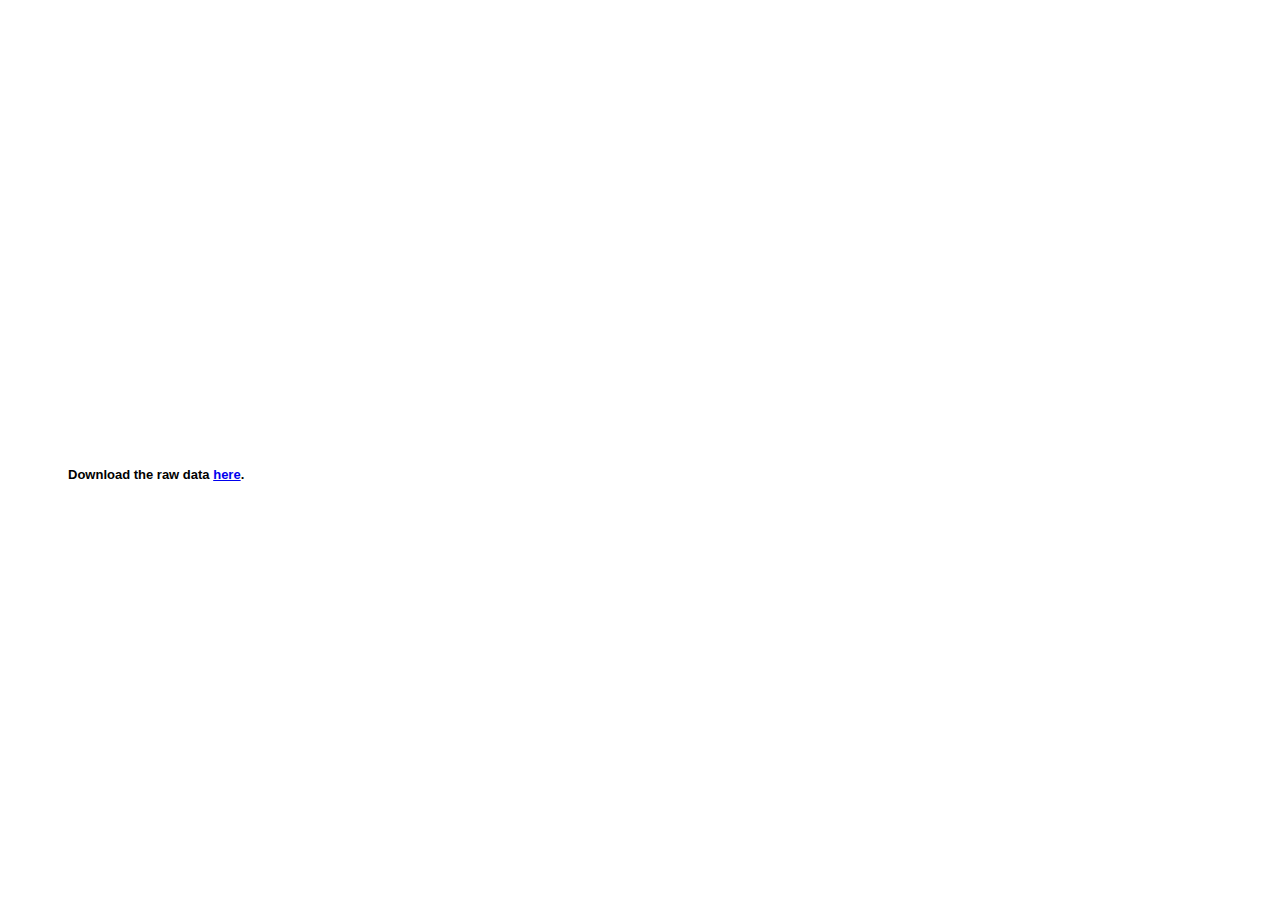
==== static/index.html @ 6ad7b6ef "Fixed problem with the csv link" ====
<!DOCTYPE html>
<html>
<head>
	<meta charset="utf-8">
	<title></title>
	<meta name="description" content="">
	<meta name="viewport" content="width=device-width">
	<script type="text/javascript" src="http://ajax.googleapis.com/ajax/libs/jquery/2.1.0/jquery.min.js"></script>
	<script src="js/d3.min.js"></script>
	<style>
			section {
				margin-top:50px;
				margin-left: 20px;
                margin-right: 30px;
			}
			h4 {
				font-family: "Lucida Sans Unicode", "Lucida Grande", sans-serif, Helvetica, Arial ;
				font-size: 13px ;
				margin-left: 40px;
			}
            table {
                border-collapse: collapse;
                border: 2px rgb(124, 181, 236) solid;
                font-size: 12px ;
                font-family: "Lucida Sans Unicode", "Lucida Grande", sans-serif, Helvetica, Arial;
                margin-left: 40px;
                margin-right: 40px;
                margin-bottom:40px;
            }
            td, th {
                border: 1px rgb(124, 181, 236) solid;
                padding: 5px;
            }
        </style>
</head>
<body>
	<main role="main">
		<section>
			<div id="chart">
		      	<script src="js/highcharts.js"></script>
				<script src="js/data.js"></script>
				<script src="js/exporting.js"></script>
				<script type="text/javascript" src="http://www.highcharts.com/media/com_demo/highslide-full.min.js"></script>
				<script type="text/javascript" src="http://www.highcharts.com/media/com_demo/highslide.config.js" charset="utf-8"></script>
				<link rel="stylesheet" type="text/css" href="http://www.highcharts.com/media/com_demo/highslide.css" />
				<div id="container" style="width:100%; height:400px;"></div>
			</div>
			<div id="dataLink">
				<h4>Download the raw data <a href="/data/venezuelaArticles.csv">here</a>.</h4>
			</div>
		</section> 

		<section>
			<div id="chartHeader">
			</div>
			<div id="chartData">
				<script type="text/javascript"charset="utf-8">
        		</script>
			</div>
		</secton> 

		<script src="app.js"></script>
	</main>
</body>
</html>
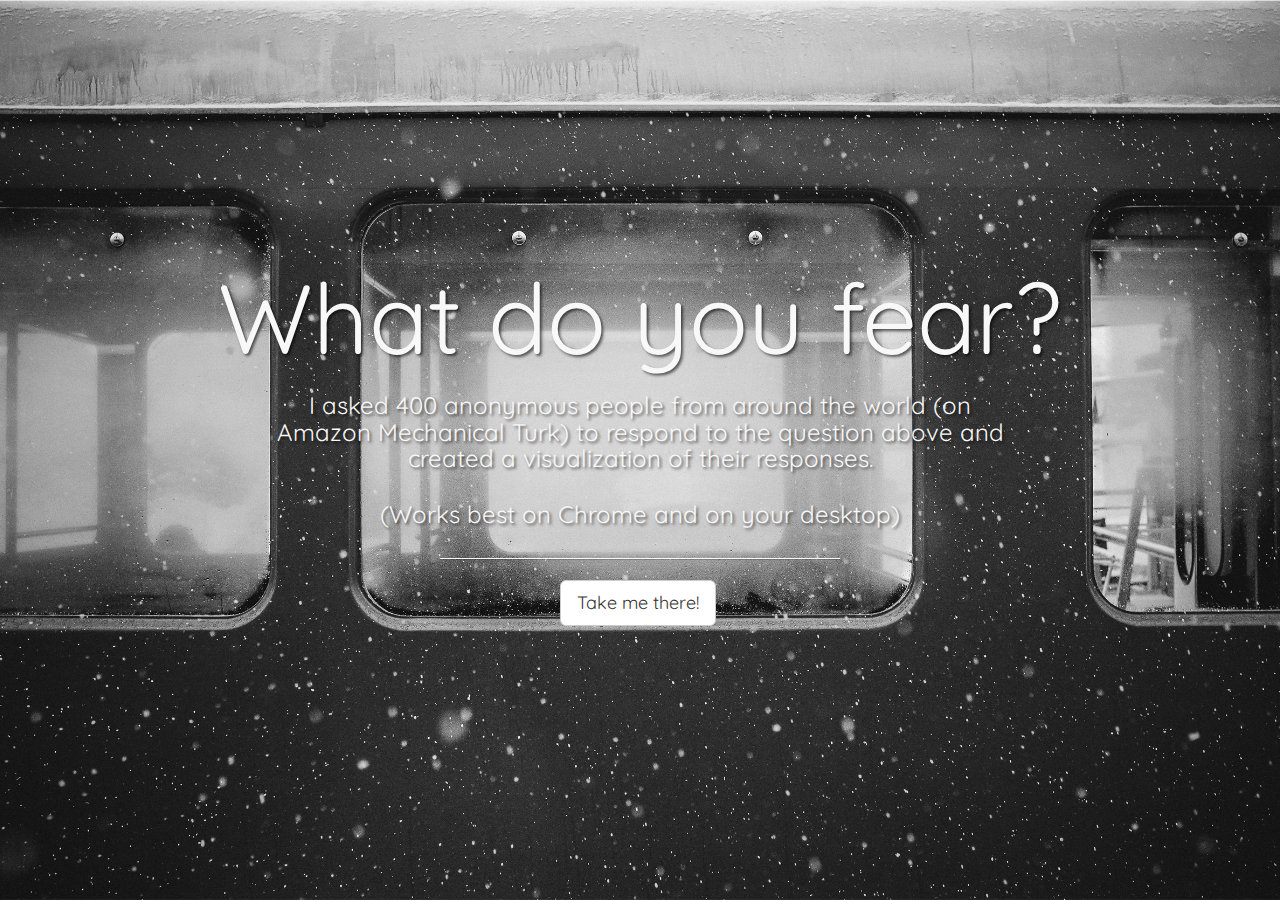
==== commit 171e6997: "Adding real visualiztaion code" ====
--- a/static/index.html
+++ b/static/index.html
@@ -1,65 +1,61 @@
 <!DOCTYPE html>
-<html>
+<html lang="en">
+
 <head>
-	<meta charset="utf-8">
-	<title></title>
-	<meta name="description" content="">
-	<meta name="viewport" content="width=device-width">
-	<script type="text/javascript" src="http://ajax.googleapis.com/ajax/libs/jquery/2.1.0/jquery.min.js"></script>
-	<script src="js/d3.min.js"></script>
-	<style>
-			section {
-				margin-top:50px;
-				margin-left: 20px;
-                margin-right: 30px;
-			}
-			h4 {
-				font-family: "Lucida Sans Unicode", "Lucida Grande", sans-serif, Helvetica, Arial ;
-				font-size: 13px ;
-				margin-left: 40px;
-			}
-            table {
-                border-collapse: collapse;
-                border: 2px rgb(124, 181, 236) solid;
-                font-size: 12px ;
-                font-family: "Lucida Sans Unicode", "Lucida Grande", sans-serif, Helvetica, Arial;
-                margin-left: 40px;
-                margin-right: 40px;
-                margin-bottom:40px;
-            }
-            td, th {
-                border: 1px rgb(124, 181, 236) solid;
-                padding: 5px;
-            }
-        </style>
+    <meta charset="utf-8">
+    <meta http-equiv="X-UA-Compatible" content="IE=edge">
+    <meta name="viewport" content="width=device-width, initial-scale=1">
+    <meta name="description" content="MTurk visualization">
+
+    <title>What do you fear?</title>
+
+    <!-- Bootstrap Core CSS -->
+    <link href="css/bootstrap.min.css" rel="stylesheet">
+
+    <!-- Custom CSS -->
+    <link href="css/landing-page.css" rel="stylesheet">
+
+    <!-- Custom Fonts -->
+    <link href='http://fonts.googleapis.com/css?family=Source+Sans+Pro:300,400|Quicksand:300,400|Alegreya+Sans:300,' rel='stylesheet' type='text/css'>
+
+    <!-- HTML5 Shim and Respond.js IE8 support of HTML5 elements and media queries -->
+    <!-- WARNING: Respond.js doesn't work if you view the page via file:// -->
+    <!--[if lt IE 9]>
+        <script src="https://oss.maxcdn.com/libs/html5shiv/3.7.0/html5shiv.js"></script>
+        <script src="https://oss.maxcdn.com/libs/respond.js/1.4.2/respond.min.js"></script>
+    <![endif]-->
+
 </head>
+
 <body>
-	<main role="main">
-		<section>
-			<div id="chart">
-		      	<script src="js/highcharts.js"></script>
-				<script src="js/data.js"></script>
-				<script src="js/exporting.js"></script>
-				<script type="text/javascript" src="http://www.highcharts.com/media/com_demo/highslide-full.min.js"></script>
-				<script type="text/javascript" src="http://www.highcharts.com/media/com_demo/highslide.config.js" charset="utf-8"></script>
-				<link rel="stylesheet" type="text/css" href="http://www.highcharts.com/media/com_demo/highslide.css" />
-				<div id="container" style="width:100%; height:400px;"></div>
-			</div>
-			<div id="dataLink">
-				<h4>Download the raw data <a href="/data/venezuelaArticles.csv">here</a>.</h4>
-			</div>
-		</section> 
+    <!-- Header -->
+    <div class="intro-header">
+        <div class="container">
+            <div class="row">
+                <div class="col-lg-12">
+                    <div class="intro-message">
+                        <h1>What do you fear?</h1>
+                        <h3>I asked 400 anonymous people from around the world (on Amazon Mechanical Turk) to respond to the question above and created a visualization of their responses.</h3>
+                        <h3>(Works best on Chrome and on your desktop)</h3>
+                        <hr class="intro-divider">
+                        <ul class="list-inline intro-social-buttons">
+                            <li>
+                                <a href="fear.html" class="btn btn-default btn-lg"><span class="network-name">Take me there!</span></a>
+                            </li>
+                            
+                        </ul>
+                    </div>
+                </div>
+            </div>
 
-		<section>
-			<div id="chartHeader">
-			</div>
-			<div id="chartData">
-				<script type="text/javascript"charset="utf-8">
-        		</script>
-			</div>
-		</secton> 
+        </div>
+        <!-- /.container -->
+    <!-- jQuery -->
+    <script src="js/jquery.min.js"></script>
 
-		<script src="app.js"></script>
-	</main>
+    <!-- Bootstrap Core JavaScript -->
+    <script src="js/bootstrap.min.js"></script>
+
 </body>
+
 </html>
--- a/static/css/landing-page.css
+++ b/static/css/landing-page.css
@@ -0,0 +1,113 @@
+body,
+html {
+    width: 100%;
+    height: 100%;
+}
+
+body,
+h1,
+h2,
+h3,
+h4,
+h5,
+h6 {
+    font-family: 'Alegreya Sans', sans-serif;
+    font-family: 'Source Sans Pro', sans-serif;
+    font-family: 'Quicksand', sans-serif;
+    font-weight: 400;
+}
+
+.intro-header {
+    padding-top: 0px; 
+    padding-bottom: 0px;
+    text-align: center;
+    color: #f8f8f8;
+    background: url(../img/subway.jpeg) no-repeat center center;
+    background-size: cover;
+    height: 100%;
+    width:100%;
+    display: table;
+}
+
+.intro-message {
+    position: relative;
+    padding-top: 20%;
+    padding-bottom: 20%;
+}
+
+.intro-message > h1 {
+    margin: 0;
+    text-shadow: 2px 2px 3px rgba(0,0,0,0.6);
+    font-size: 7em;
+}
+
+.intro-divider {
+    width: 400px;
+    border-top: 1px solid #f8f8f8;
+    border-bottom: 1px solid rgba(0,0,0,0.2);
+}
+
+.intro-message > h3 {
+    text-shadow: 2px 2px 3px rgba(0,0,0,0.6);
+    display:inline-block;
+    text-align: center;
+    width: 60%;
+}
+
+.container {
+    display: table-cell;
+    vertical-align: middle;
+}
+
+@media(max-width:767px) {
+    .intro-message {
+        padding-bottom: 15%;
+    }
+
+    .intro-message > h1 {
+        font-size: 3em;
+    }
+
+    ul.intro-social-buttons > li {
+        display: block;
+        margin-bottom: 20px;
+        padding: 0;
+    }
+
+    ul.intro-social-buttons > li:last-child {
+        margin-bottom: 0;
+    }
+
+    .intro-divider {
+        width: 100%;
+    }
+}
+
+@media(max-width:1199px) {
+    ul.banner-social-buttons {
+        float: left;
+        margin-top: 15px;
+    }
+}
+
+@media(max-width:767px) {
+    .banner h2 {
+        margin: 0;
+        text-shadow: 2px 2px 3px rgba(0,0,0,0.6);
+        font-size: 3em;
+    }
+
+    ul.banner-social-buttons > li {
+        display: block;
+        margin-bottom: 20px;
+        padding: 0;
+    }
+
+    ul.banner-social-buttons > li:last-child {
+        margin-bottom: 0;
+    }
+}
+
+p.copyright {
+    margin: 15px 0 0;
+}